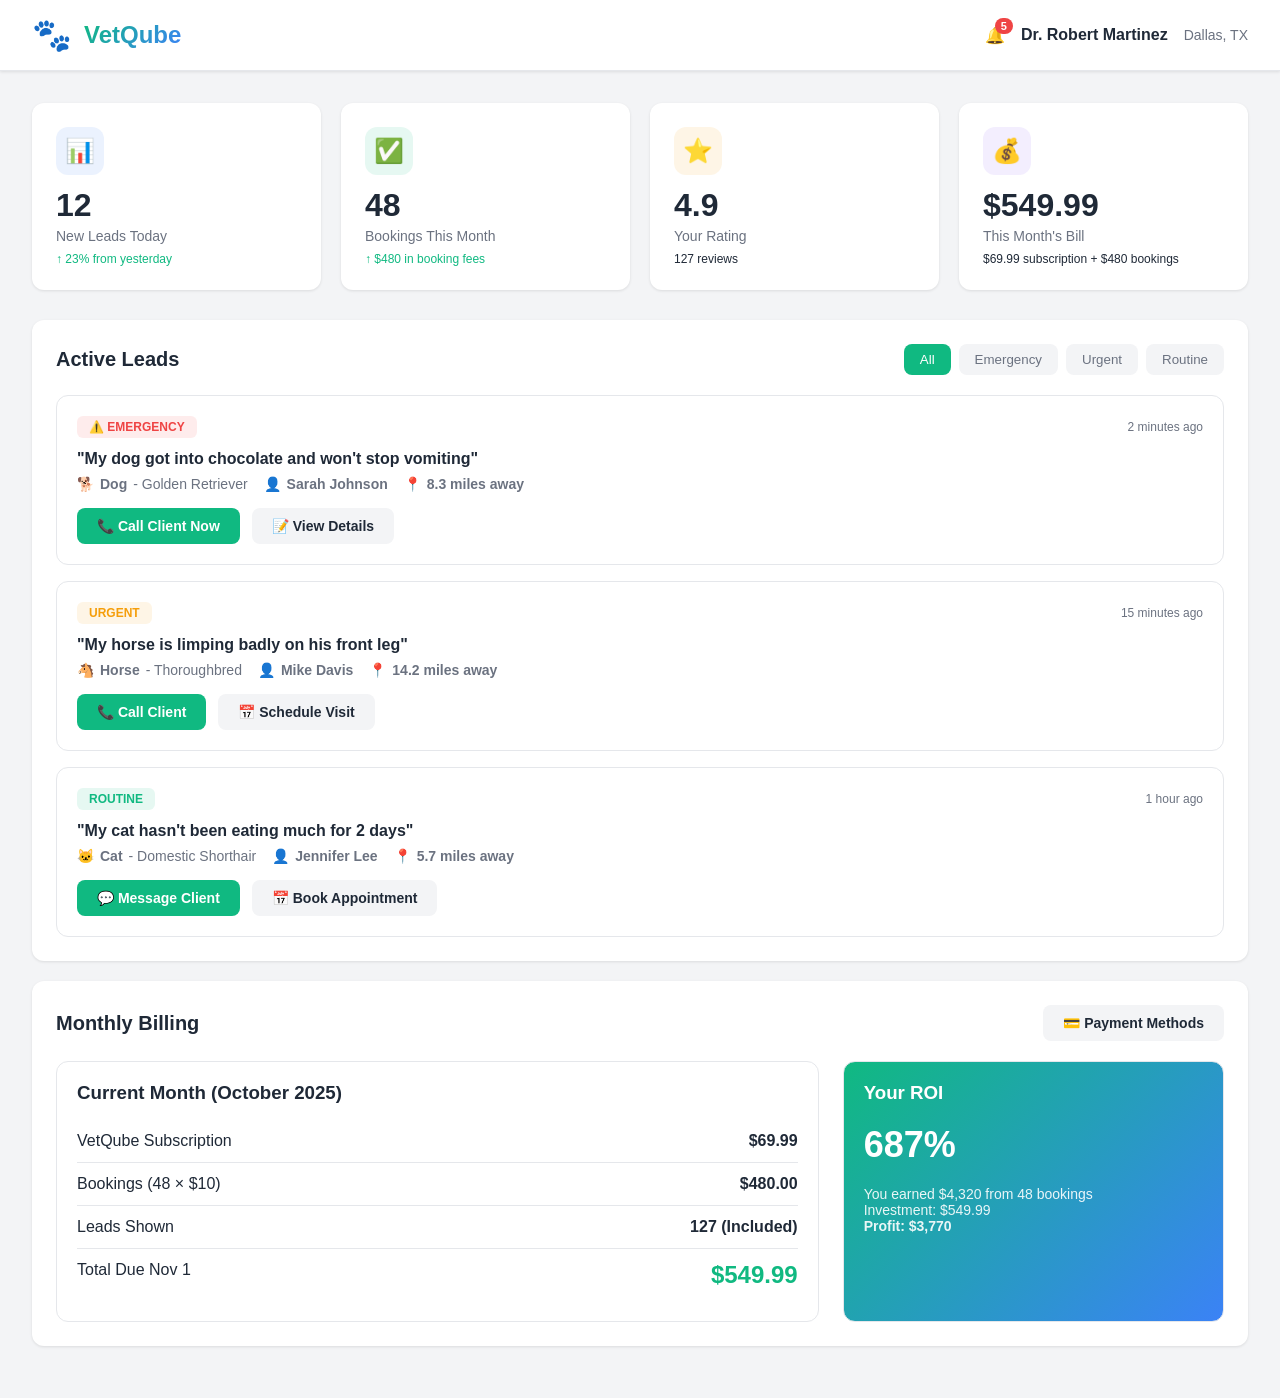
==== vetqube/dashboard.html @ 8bd11d19 "Refactor: Update pricing and add VetQube dashboard/signup Co-authored-by: vet2vetvid <vet2vetvid@gma" ====
<!DOCTYPE html>
<html lang="en">
<head>
    <meta charset="UTF-8">
    <meta name="viewport" content="width=device-width, initial-scale=1.0">
    <title>VetQube - Your Lead Dashboard</title>
    
    <style>
        * {
            margin: 0;
            padding: 0;
            box-sizing: border-box;
        }

        :root {
            --primary: #10b981;
            --primary-dark: #059669;
            --secondary: #3b82f6;
            --danger: #ef4444;
            --warning: #f59e0b;
            --success: #10b981;
            --dark: #1f2937;
            --gray: #6b7280;
            --light-gray: #f3f4f6;
            --white: #ffffff;
        }

        body {
            font-family: -apple-system, BlinkMacSystemFont, "Segoe UI", Roboto, "Helvetica Neue", Arial, sans-serif;
            background: var(--light-gray);
            color: var(--dark);
        }

        /* Header */
        .header {
            background: var(--white);
            border-bottom: 1px solid #e5e7eb;
            padding: 1rem 2rem;
            display: flex;
            align-items: center;
            justify-content: space-between;
            box-shadow: 0 1px 3px rgba(0,0,0,0.1);
        }

        .logo {
            display: flex;
            align-items: center;
            gap: 12px;
        }

        .logo-icon {
            font-size: 32px;
        }

        .logo-text {
            font-size: 24px;
            font-weight: 700;
            background: linear-gradient(135deg, var(--primary), var(--secondary));
            -webkit-background-clip: text;
            -webkit-text-fill-color: transparent;
        }

        .user-menu {
            display: flex;
            align-items: center;
            gap: 16px;
        }

        .notification-badge {
            position: relative;
        }

        .notification-badge .badge {
            position: absolute;
            top: -8px;
            right: -8px;
            background: var(--danger);
            color: white;
            font-size: 11px;
            font-weight: 700;
            padding: 2px 6px;
            border-radius: 10px;
        }

        /* Main Layout */
        .container {
            max-width: 1400px;
            margin: 0 auto;
            padding: 2rem;
        }

        /* Stats Cards */
        .stats-grid {
            display: grid;
            grid-template-columns: repeat(auto-fit, minmax(250px, 1fr));
            gap: 20px;
            margin-bottom: 30px;
        }

        .stat-card {
            background: var(--white);
            padding: 24px;
            border-radius: 12px;
            box-shadow: 0 1px 3px rgba(0,0,0,0.1);
            transition: transform 0.2s;
        }

        .stat-card:hover {
            transform: translateY(-2px);
            box-shadow: 0 4px 6px rgba(0,0,0,0.1);
        }

        .stat-header {
            display: flex;
            align-items: center;
            gap: 12px;
            margin-bottom: 12px;
        }

        .stat-icon {
            width: 48px;
            height: 48px;
            border-radius: 12px;
            display: flex;
            align-items: center;
            justify-content: center;
            font-size: 24px;
        }

        .stat-icon.blue { background: rgba(59, 130, 246, 0.1); }
        .stat-icon.green { background: rgba(16, 185, 129, 0.1); }
        .stat-icon.yellow { background: rgba(245, 158, 11, 0.1); }
        .stat-icon.purple { background: rgba(139, 92, 246, 0.1); }

        .stat-value {
            font-size: 32px;
            font-weight: 700;
            color: var(--dark);
            margin-bottom: 4px;
        }

        .stat-label {
            font-size: 14px;
            color: var(--gray);
        }

        .stat-change {
            font-size: 12px;
            margin-top: 8px;
        }

        .stat-change.up {
            color: var(--success);
        }

        .stat-change.down {
            color: var(--danger);
        }

        /* Leads Section */
        .section {
            background: var(--white);
            border-radius: 12px;
            padding: 24px;
            margin-bottom: 20px;
            box-shadow: 0 1px 3px rgba(0,0,0,0.1);
        }

        .section-header {
            display: flex;
            align-items: center;
            justify-content: space-between;
            margin-bottom: 20px;
        }

        .section-title {
            font-size: 20px;
            font-weight: 700;
        }

        .filter-tabs {
            display: flex;
            gap: 8px;
        }

        .tab {
            padding: 8px 16px;
            border-radius: 8px;
            border: none;
            background: var(--light-gray);
            color: var(--gray);
            cursor: pointer;
            font-weight: 500;
            transition: all 0.2s;
        }

        .tab.active {
            background: var(--primary);
            color: white;
        }

        /* Lead Cards */
        .leads-list {
            display: flex;
            flex-direction: column;
            gap: 16px;
        }

        .lead-card {
            border: 1px solid #e5e7eb;
            border-radius: 12px;
            padding: 20px;
            transition: all 0.2s;
        }

        .lead-card:hover {
            box-shadow: 0 4px 6px rgba(0,0,0,0.1);
            border-color: var(--primary);
        }

        .lead-header {
            display: flex;
            align-items: center;
            justify-content: between;
            margin-bottom: 12px;
        }

        .lead-urgency {
            display: inline-block;
            padding: 4px 12px;
            border-radius: 6px;
            font-size: 12px;
            font-weight: 600;
            text-transform: uppercase;
        }

        .lead-urgency.emergency {
            background: rgba(239, 68, 68, 0.1);
            color: var(--danger);
        }

        .lead-urgency.urgent {
            background: rgba(245, 158, 11, 0.1);
            color: var(--warning);
        }

        .lead-urgency.routine {
            background: rgba(16, 185, 129, 0.1);
            color: var(--success);
        }

        .lead-time {
            font-size: 12px;
            color: var(--gray);
            margin-left: auto;
        }

        .lead-question {
            font-size: 16px;
            font-weight: 600;
            margin-bottom: 8px;
            color: var(--dark);
        }

        .lead-details {
            display: flex;
            gap: 16px;
            margin-bottom: 12px;
            font-size: 14px;
            color: var(--gray);
        }

        .lead-detail {
            display: flex;
            align-items: center;
            gap: 6px;
        }

        .lead-actions {
            display: flex;
            gap: 12px;
            margin-top: 16px;
        }

        .btn {
            padding: 10px 20px;
            border-radius: 8px;
            border: none;
            font-weight: 600;
            cursor: pointer;
            transition: all 0.2s;
            font-size: 14px;
        }

        .btn-primary {
            background: var(--primary);
            color: white;
        }

        .btn-primary:hover {
            background: var(--primary-dark);
        }

        .btn-secondary {
            background: var(--light-gray);
            color: var(--dark);
        }

        .btn-secondary:hover {
            background: #e5e7eb;
        }

        /* Billing Section */
        .billing-info {
            display: grid;
            grid-template-columns: 2fr 1fr;
            gap: 24px;
        }

        .billing-card {
            padding: 20px;
            border: 1px solid #e5e7eb;
            border-radius: 12px;
        }

        .billing-item {
            display: flex;
            justify-content: space-between;
            padding: 12px 0;
            border-bottom: 1px solid #e5e7eb;
        }

        .billing-item:last-child {
            border-bottom: none;
        }

        .billing-total {
            font-size: 24px;
            font-weight: 700;
            color: var(--primary);
        }

        /* Responsive */
        @media (max-width: 768px) {
            .stats-grid {
                grid-template-columns: 1fr;
            }

            .billing-info {
                grid-template-columns: 1fr;
            }

            .lead-details {
                flex-direction: column;
                gap: 8px;
            }
        }
    </style>
</head>
<body>
    <!-- Header -->
    <div class="header">
        <div class="logo">
            <div class="logo-icon">🐾</div>
            <div class="logo-text">VetQube</div>
        </div>
        
        <div class="user-menu">
            <div class="notification-badge">
                🔔
                <span class="badge">5</span>
            </div>
            <div style="font-weight: 600;">Dr. Robert Martinez</div>
            <div style="color: var(--gray); font-size: 14px;">Dallas, TX</div>
        </div>
    </div>

    <!-- Main Content -->
    <div class="container">
        <!-- Stats Cards -->
        <div class="stats-grid">
            <div class="stat-card">
                <div class="stat-header">
                    <div class="stat-icon blue">📊</div>
                </div>
                <div class="stat-value">12</div>
                <div class="stat-label">New Leads Today</div>
                <div class="stat-change up">↑ 23% from yesterday</div>
            </div>

            <div class="stat-card">
                <div class="stat-header">
                    <div class="stat-icon green">✅</div>
                </div>
                <div class="stat-value">48</div>
                <div class="stat-label">Bookings This Month</div>
                <div class="stat-change up">↑ $480 in booking fees</div>
            </div>

            <div class="stat-card">
                <div class="stat-header">
                    <div class="stat-icon yellow">⭐</div>
                </div>
                <div class="stat-value">4.9</div>
                <div class="stat-label">Your Rating</div>
                <div class="stat-change">127 reviews</div>
            </div>

            <div class="stat-card">
                <div class="stat-header">
                    <div class="stat-icon purple">💰</div>
                </div>
                <div class="stat-value">$549.99</div>
                <div class="stat-label">This Month's Bill</div>
                <div class="stat-change">$69.99 subscription + $480 bookings</div>
            </div>
        </div>

        <!-- Active Leads -->
        <div class="section">
            <div class="section-header">
                <h2 class="section-title">Active Leads</h2>
                <div class="filter-tabs">
                    <button class="tab active">All</button>
                    <button class="tab">Emergency</button>
                    <button class="tab">Urgent</button>
                    <button class="tab">Routine</button>
                </div>
            </div>

            <div class="leads-list">
                <!-- Emergency Lead -->
                <div class="lead-card">
                    <div class="lead-header">
                        <span class="lead-urgency emergency">⚠️ Emergency</span>
                        <span class="lead-time">2 minutes ago</span>
                    </div>
                    <div class="lead-question">
                        "My dog got into chocolate and won't stop vomiting"
                    </div>
                    <div class="lead-details">
                        <div class="lead-detail">
                            🐕 <strong>Dog</strong> - Golden Retriever
                        </div>
                        <div class="lead-detail">
                            👤 <strong>Sarah Johnson</strong>
                        </div>
                        <div class="lead-detail">
                            📍 <strong>8.3 miles away</strong>
                        </div>
                    </div>
                    <div class="lead-actions">
                        <button class="btn btn-primary">📞 Call Client Now</button>
                        <button class="btn btn-secondary">📝 View Details</button>
                    </div>
                </div>

                <!-- Urgent Lead -->
                <div class="lead-card">
                    <div class="lead-header">
                        <span class="lead-urgency urgent">Urgent</span>
                        <span class="lead-time">15 minutes ago</span>
                    </div>
                    <div class="lead-question">
                        "My horse is limping badly on his front leg"
                    </div>
                    <div class="lead-details">
                        <div class="lead-detail">
                            🐴 <strong>Horse</strong> - Thoroughbred
                        </div>
                        <div class="lead-detail">
                            👤 <strong>Mike Davis</strong>
                        </div>
                        <div class="lead-detail">
                            📍 <strong>14.2 miles away</strong>
                        </div>
                    </div>
                    <div class="lead-actions">
                        <button class="btn btn-primary">📞 Call Client</button>
                        <button class="btn btn-secondary">📅 Schedule Visit</button>
                    </div>
                </div>

                <!-- Routine Lead -->
                <div class="lead-card">
                    <div class="lead-header">
                        <span class="lead-urgency routine">Routine</span>
                        <span class="lead-time">1 hour ago</span>
                    </div>
                    <div class="lead-question">
                        "My cat hasn't been eating much for 2 days"
                    </div>
                    <div class="lead-details">
                        <div class="lead-detail">
                            🐱 <strong>Cat</strong> - Domestic Shorthair
                        </div>
                        <div class="lead-detail">
                            👤 <strong>Jennifer Lee</strong>
                        </div>
                        <div class="lead-detail">
                            📍 <strong>5.7 miles away</strong>
                        </div>
                    </div>
                    <div class="lead-actions">
                        <button class="btn btn-primary">💬 Message Client</button>
                        <button class="btn btn-secondary">📅 Book Appointment</button>
                    </div>
                </div>
            </div>
        </div>

        <!-- Billing Section -->
        <div class="section">
            <div class="section-header">
                <h2 class="section-title">Monthly Billing</h2>
                <button class="btn btn-secondary">💳 Payment Methods</button>
            </div>

            <div class="billing-info">
                <div class="billing-card">
                    <h3 style="margin-bottom: 16px;">Current Month (October 2025)</h3>
                    
                    <div class="billing-item">
                        <span>VetQube Subscription</span>
                        <strong>$69.99</strong>
                    </div>
                    
                    <div class="billing-item">
                        <span>Bookings (48 × $10)</span>
                        <strong>$480.00</strong>
                    </div>
                    
                    <div class="billing-item">
                        <span>Leads Shown</span>
                        <strong>127 (Included)</strong>
                    </div>
                    
                    <div class="billing-item">
                        <span>Total Due Nov 1</span>
                        <span class="billing-total">$549.99</span>
                    </div>
                </div>

                <div class="billing-card" style="background: linear-gradient(135deg, var(--primary), var(--secondary)); color: white;">
                    <h3 style="margin-bottom: 16px;">Your ROI</h3>
                    <div style="font-size: 36px; font-weight: 700; margin: 20px 0;">
                        687%
                    </div>
                    <p style="font-size: 14px; opacity: 0.9;">
                        You earned $4,320 from 48 bookings<br>
                        Investment: $549.99<br>
                        <strong>Profit: $3,770</strong>
                    </p>
                </div>
            </div>
        </div>
    </div>

    <script>
        // Simple tab filtering
        document.querySelectorAll('.tab').forEach(tab => {
            tab.addEventListener('click', function() {
                document.querySelectorAll('.tab').forEach(t => t.classList.remove('active'));
                this.classList.add('active');
                
                const filter = this.textContent.toLowerCase();
                console.log('Filter by:', filter);
                
                // In production, filter leads by urgency level
            });
        });

        // Simulate real-time lead updates
        setInterval(() => {
            const badge = document.querySelector('.badge');
            const currentCount = parseInt(badge.textContent);
            
            // Random chance of new lead
            if (Math.random() > 0.7) {
                badge.textContent = currentCount + 1;
                
                // Show notification (in production)
                console.log('🔔 New lead received!');
            }
        }, 10000); // Check every 10 seconds
    </script>
</body>
</html>
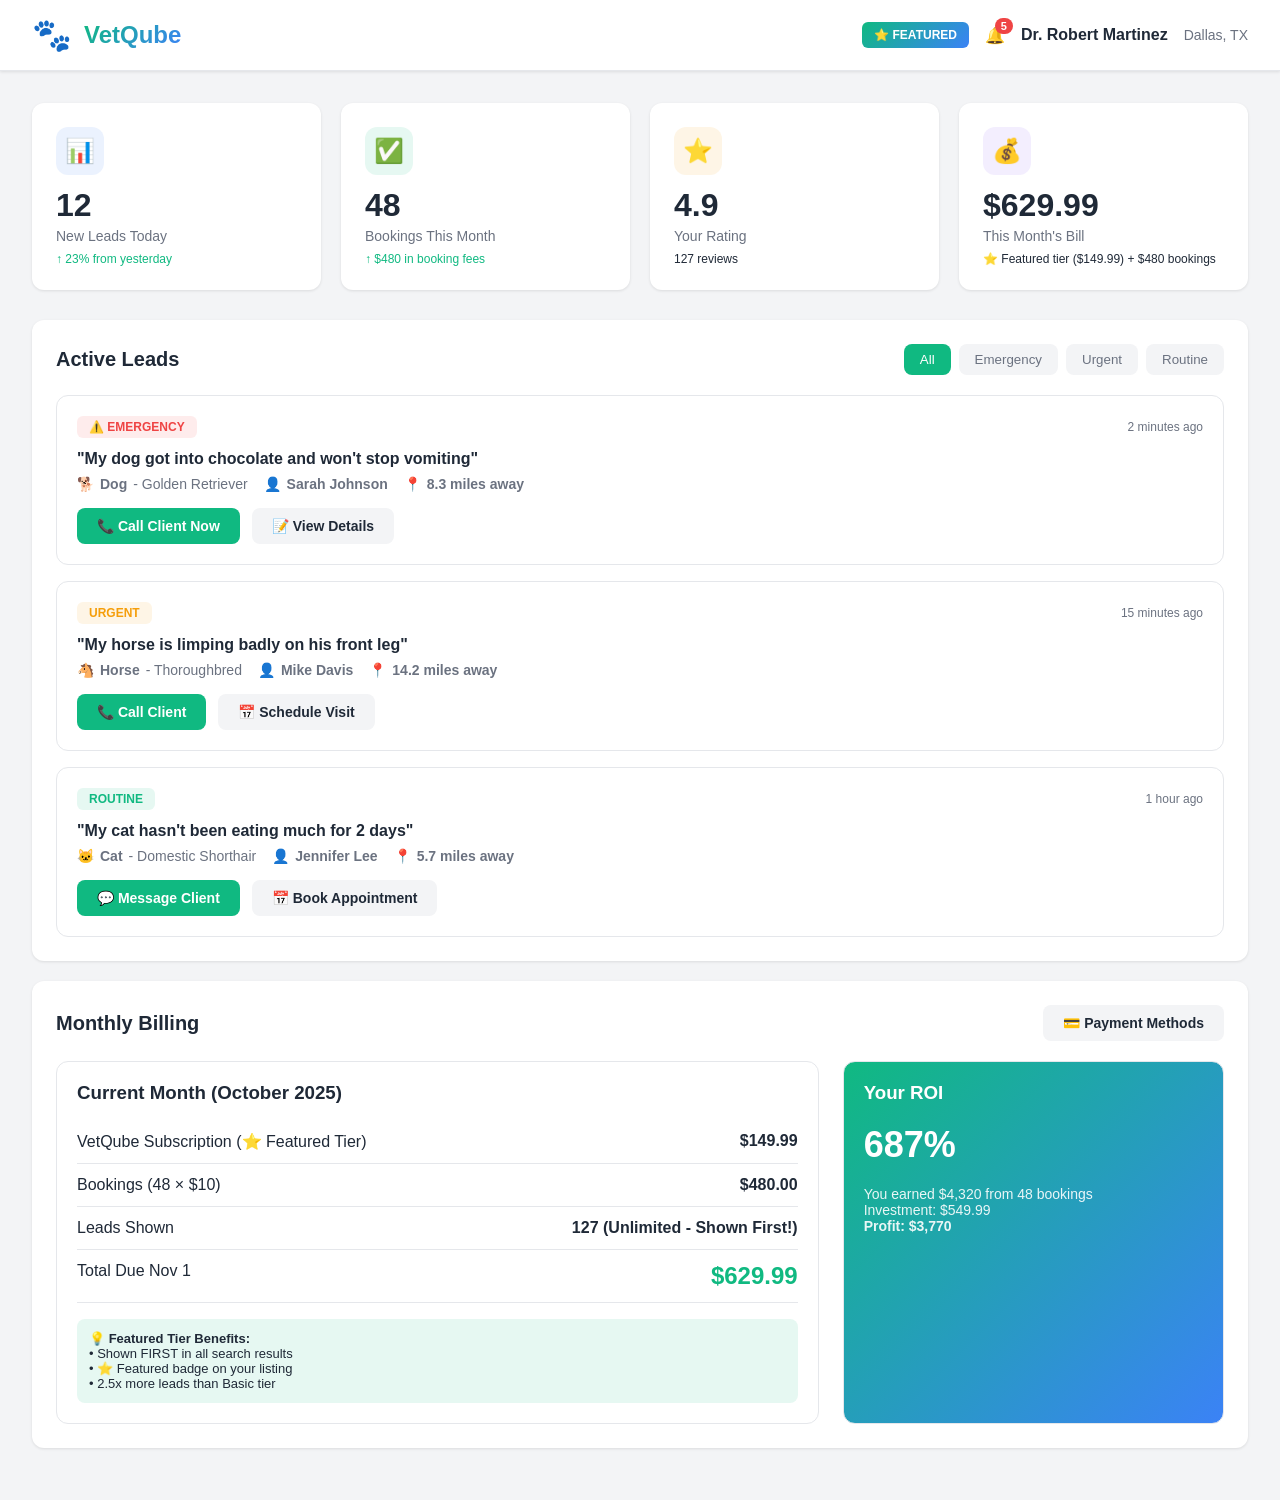
==== commit 18dfd8f9: "feat: Implement tiered pricing and search ranking Co-authored-by: vet2vetvid <vet2vetvid@gmail.com>" ====
--- a/vetqube/dashboard.html
+++ b/vetqube/dashboard.html
@@ -366,6 +366,9 @@
         </div>
         
         <div class="user-menu">
+            <div style="background: linear-gradient(135deg, var(--primary), var(--secondary)); color: white; padding: 6px 12px; border-radius: 6px; font-size: 12px; font-weight: 700;">
+                ⭐ FEATURED
+            </div>
             <div class="notification-badge">
                 🔔
                 <span class="badge">5</span>
@@ -410,9 +413,9 @@
                 <div class="stat-header">
                     <div class="stat-icon purple">💰</div>
                 </div>
-                <div class="stat-value">$549.99</div>
+                <div class="stat-value">$629.99</div>
                 <div class="stat-label">This Month's Bill</div>
-                <div class="stat-change">$69.99 subscription + $480 bookings</div>
+                <div class="stat-change">⭐ Featured tier ($149.99) + $480 bookings</div>
             </div>
         </div>
 
@@ -521,8 +524,8 @@
                     <h3 style="margin-bottom: 16px;">Current Month (October 2025)</h3>
                     
                     <div class="billing-item">
-                        <span>VetQube Subscription</span>
-                        <strong>$69.99</strong>
+                        <span>VetQube Subscription (⭐ Featured Tier)</span>
+                        <strong>$149.99</strong>
                     </div>
                     
                     <div class="billing-item">
@@ -532,12 +535,19 @@
                     
                     <div class="billing-item">
                         <span>Leads Shown</span>
-                        <strong>127 (Included)</strong>
+                        <strong>127 (Unlimited - Shown First!)</strong>
                     </div>
                     
                     <div class="billing-item">
                         <span>Total Due Nov 1</span>
-                        <span class="billing-total">$549.99</span>
+                        <span class="billing-total">$629.99</span>
+                    </div>
+                    
+                    <div style="margin-top: 16px; padding: 12px; background: rgba(16,185,129,0.1); border-radius: 8px; font-size: 13px;">
+                        💡 <strong>Featured Tier Benefits:</strong><br>
+                        • Shown FIRST in all search results<br>
+                        • ⭐ Featured badge on your listing<br>
+                        • 2.5x more leads than Basic tier
                     </div>
                 </div>
 
